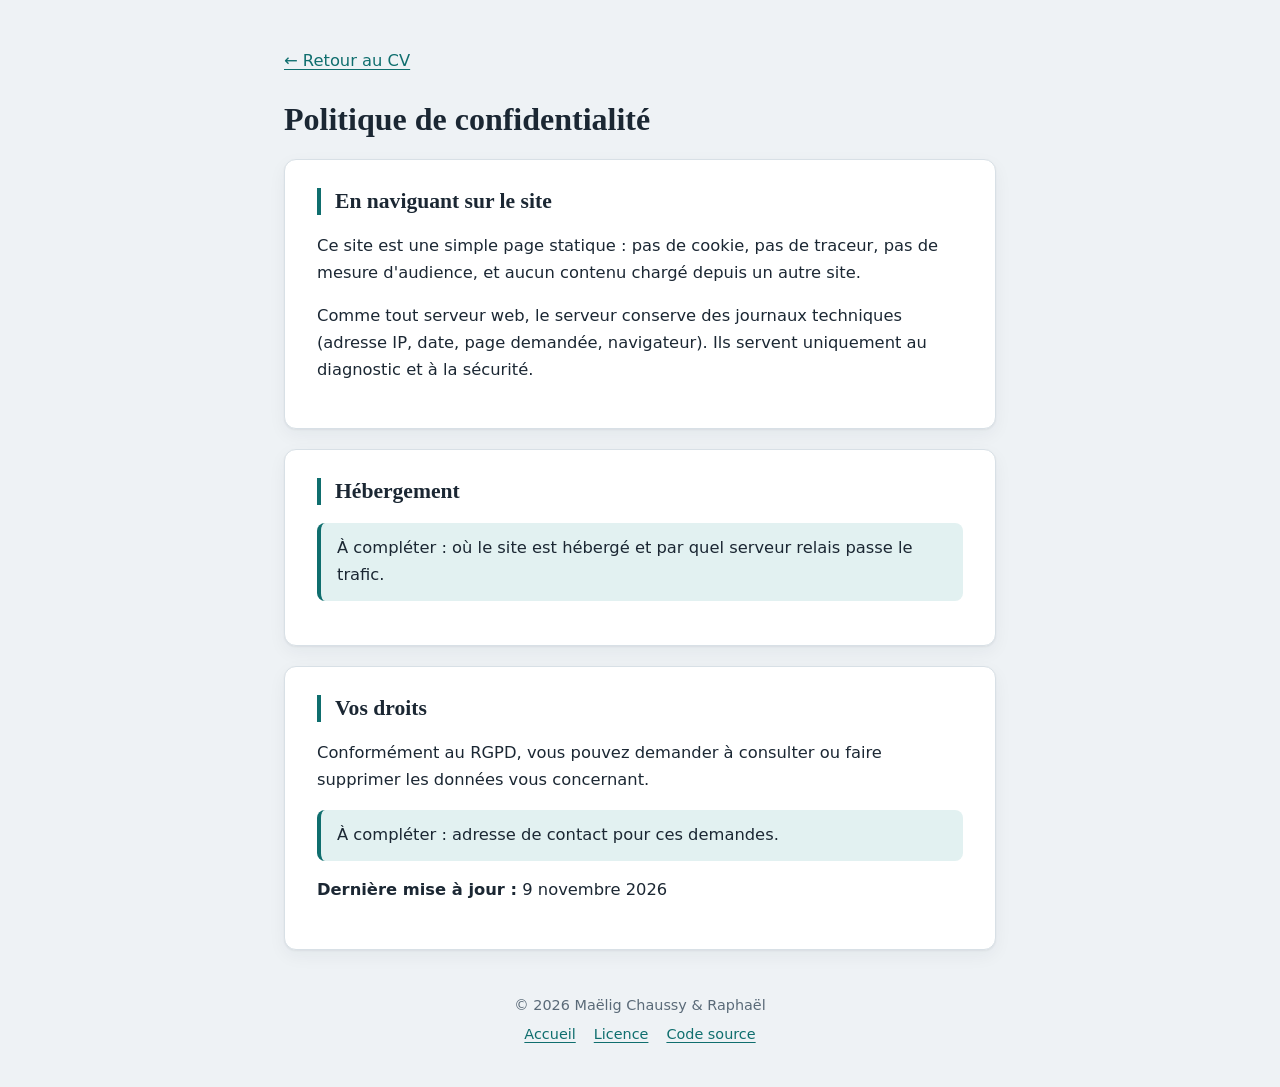
==== confidentialite.html @ 4516e551 "Infrastructure du site reprise du portfolio de JB (Docker, nginx, FRP) - nginx dans Docker, fichiers" ====
<!DOCTYPE html>
<html lang="fr">
<head>
  <meta charset="UTF-8">
  <meta name="viewport" content="width=device-width, initial-scale=1">
  <title>Politique de confidentialité | Maëlig Chaussy</title>
  <meta name="description" content="Politique de confidentialité du CV en ligne de Maëlig Chaussy : pas de cookie, pas de traceur.">
  <link rel="canonical" href="https://exemple.fr/confidentialite.html">
  <link rel="icon" href="/assets/favicon.svg" type="image/svg+xml">
  <meta name="color-scheme" content="light dark">
  <link rel="stylesheet" href="/style.css">
</head>
<body>
  <!--
    TEXTE PROVISOIRE : à relire et compléter par le propriétaire du site
    (hébergeur, relais, contact pour exercer ses droits).
  -->
  <main class="page-texte">
    <a class="retour" href="/">← Retour au CV</a>
    <h1>Politique de confidentialité</h1>

    <section>
      <h2>En naviguant sur le site</h2>
      <p>Ce site est une simple page statique : pas de cookie, pas de traceur, pas de mesure d'audience, et aucun contenu chargé depuis un autre site.</p>
      <p>Comme tout serveur web, le serveur conserve des journaux techniques (adresse IP, date, page demandée, navigateur). Ils servent uniquement au diagnostic et à la sécurité.</p>
    </section>

    <section>
      <h2>Hébergement</h2>
      <p class="encart">À compléter : où le site est hébergé et par quel serveur relais passe le trafic.</p>
    </section>

    <section>
      <h2>Vos droits</h2>
      <p>Conformément au RGPD, vous pouvez demander à consulter ou faire supprimer les données vous concernant.</p>
      <p class="encart">À compléter : adresse de contact pour ces demandes.</p>
      <p><strong>Dernière mise à jour :</strong> <time datetime="2026-11-09">9 novembre 2026</time></p>
    </section>
  </main>

  <footer class="pied">
    <p>© 2026 Maëlig Chaussy &amp; Raphaël</p>
    <nav aria-label="Liens légaux">
      <a href="/">Accueil</a>
      <a href="/LICENSE">Licence</a>
      <a href="https://github.com/raph-dot-img/portfolio_de_maelig" rel="noopener">Code source</a>
    </nav>
  </footer>
</body>
</html>
---- style.css ----
/* ===== COULEURS : changez-les ici, tout le site suit ===== */
:root {
  --fond: #eef2f5;
  --carte: #ffffff;
  --texte: #1b2733;
  --texte-doux: #5a6a78;
  --accent: #0f6e6e;
  --accent-doux: #e2f1f1;
  --trait: #d8e0e6;
  --ombre: 0 1px 2px rgba(27, 39, 51, 0.06), 0 6px 18px rgba(27, 39, 51, 0.05);
}
@media (prefers-color-scheme: dark) {
  :root {
    --fond: #0f161c;
    --carte: #19232b;
    --texte: #e8eef2;
    --texte-doux: #9fb0bd;
    --accent: #4fc3c3;
    --accent-doux: #1f3a3f;
    --trait: #2a3844;
    --ombre: none;
  }
}

* { box-sizing: border-box; }
html { scroll-behavior: smooth; }
body {
  margin: 0;
  background: var(--fond);
  color: var(--texte);
  font-family: "Segoe UI", system-ui, -apple-system, sans-serif;
  font-size: 1.02rem;
  line-height: 1.65;
}
h1, h2, h3 { font-family: Georgia, "Times New Roman", serif; line-height: 1.25; }
a { color: var(--accent); text-underline-offset: 3px; }

/* ===== MISE EN PAGE : colonne de gauche + contenu ===== */
.page {
  display: grid;
  grid-template-columns: 290px 1fr;
  max-width: 1020px;
  margin: 0 auto;
  gap: 32px;
  padding: 48px 24px;
}

/* Carte d'identité, qui reste visible quand on fait défiler */
.profil {
  position: sticky;
  top: 32px;
  align-self: start;
  background: var(--carte);
  border: 1px solid var(--trait);
  border-top: 5px solid var(--accent);
  border-radius: 12px;
  box-shadow: var(--ombre);
  padding: 28px 26px;
}
.profil h1 { font-size: 1.9rem; margin: 0 0 6px; }
.metier { color: var(--accent); font-weight: 600; margin: 0 0 20px; }
.contact { list-style: none; padding: 16px 0 0; margin: 0; border-top: 1px solid var(--trait); }
.contact li { word-break: break-word; }

/* ===== SECTIONS ===== */
section {
  background: var(--carte);
  border: 1px solid var(--trait);
  border-radius: 12px;
  box-shadow: var(--ombre);
  padding: 28px 32px;
  margin-bottom: 20px;
}
h2 {
  font-size: 1.35rem;
  margin: 0 0 18px;
  padding-left: 14px;
  border-left: 4px solid var(--accent);
}
h3 { font-size: 1.05rem; margin: 0; }

/* Un bloc de stage, de projet ou de formation : trait à gauche comme une frise */
.poste {
  margin-bottom: 22px;
  padding-left: 18px;
  border-left: 2px solid var(--trait);
}
.poste:last-child { margin-bottom: 0; }
.periode { color: var(--texte-doux); font-size: 0.9rem; margin: 2px 0 6px; }
.poste p, .poste ul { margin: 0; }
.poste ul { padding-left: 20px; }

/* Les compétences et intérêts sous forme d'étiquettes */
.etiquettes { display: flex; flex-wrap: wrap; gap: 10px; padding: 0; margin: 0; list-style: none; }
.etiquettes li {
  background: var(--accent-doux);
  color: var(--texte);
  border: 1px solid transparent;
  border-radius: 8px;
  padding: 6px 14px;
  font-size: 0.95rem;
}

/* ===== TÉLÉPHONE : une seule colonne ===== */
@media (max-width: 760px) {
  .page { grid-template-columns: 1fr; gap: 20px; padding: 20px 14px; }
  .profil { position: static; padding: 22px 20px; }
  section { padding: 22px 18px; }
  .poste { padding-left: 14px; }
}

/* ===== PIED DE PAGE ===== */
.pied {
  max-width: 1020px;
  margin: 0 auto;
  padding: 0 24px 40px;
  color: var(--texte-doux);
  font-size: 0.9rem;
  text-align: center;
}
.pied p { margin: 0 0 6px; }
.pied nav { display: flex; flex-wrap: wrap; justify-content: center; gap: 6px 18px; }

/* ===== PAGES DE TEXTE (confidentialité) ===== */
.page-texte {
  max-width: 760px;
  margin: 0 auto;
  padding: 48px 24px 24px;
}
.page-texte h1 { font-size: 2rem; margin: 0 0 20px; }
.retour { display: inline-block; margin-bottom: 24px; }
.encart {
  background: var(--accent-doux);
  border-left: 4px solid var(--accent);
  border-radius: 8px;
  padding: 12px 16px;
}

/* ===== PAGES D'ERREUR ===== */
.page-erreur {
  min-height: 100vh;
  display: grid;
  place-items: center;
  padding: 24px 16px;
}
.erreur {
  max-width: 520px;
  text-align: center;
  background: var(--carte);
  border: 1px solid var(--trait);
  border-top: 5px solid var(--accent);
  border-radius: 12px;
  box-shadow: var(--ombre);
  padding: 32px 28px;
}
.erreur-code {
  font-family: Georgia, "Times New Roman", serif;
  font-size: 4.5rem;
  line-height: 1;
  color: var(--accent);
  margin: 0 0 8px;
}
.erreur h1 { font-size: 1.4rem; margin: 0 0 12px; }
.erreur-ip strong { font-family: ui-monospace, "Cascadia Code", Consolas, monospace; }
.erreur-chat {
  font-family: ui-monospace, "Cascadia Code", Consolas, monospace;
  color: var(--accent);
  line-height: 1.2;
  margin: 0 auto 16px;
}
.bouton {
  display: inline-block;
  margin-top: 8px;
  background: var(--accent);
  color: var(--carte);
  border-radius: 8px;
  padding: 8px 18px;
  text-decoration: none;
  font-weight: 600;
}

a:focus-visible { outline: 3px solid var(--accent); outline-offset: 2px; border-radius: 3px; }

/* ===== IMPRESSION : un CV propre sur papier ===== */
@media print {
  body { background: #fff; }
  .page { padding: 0; }
  .profil { position: static; }
  section, .profil { box-shadow: none; break-inside: avoid; }
  .pied nav { display: none; }
}
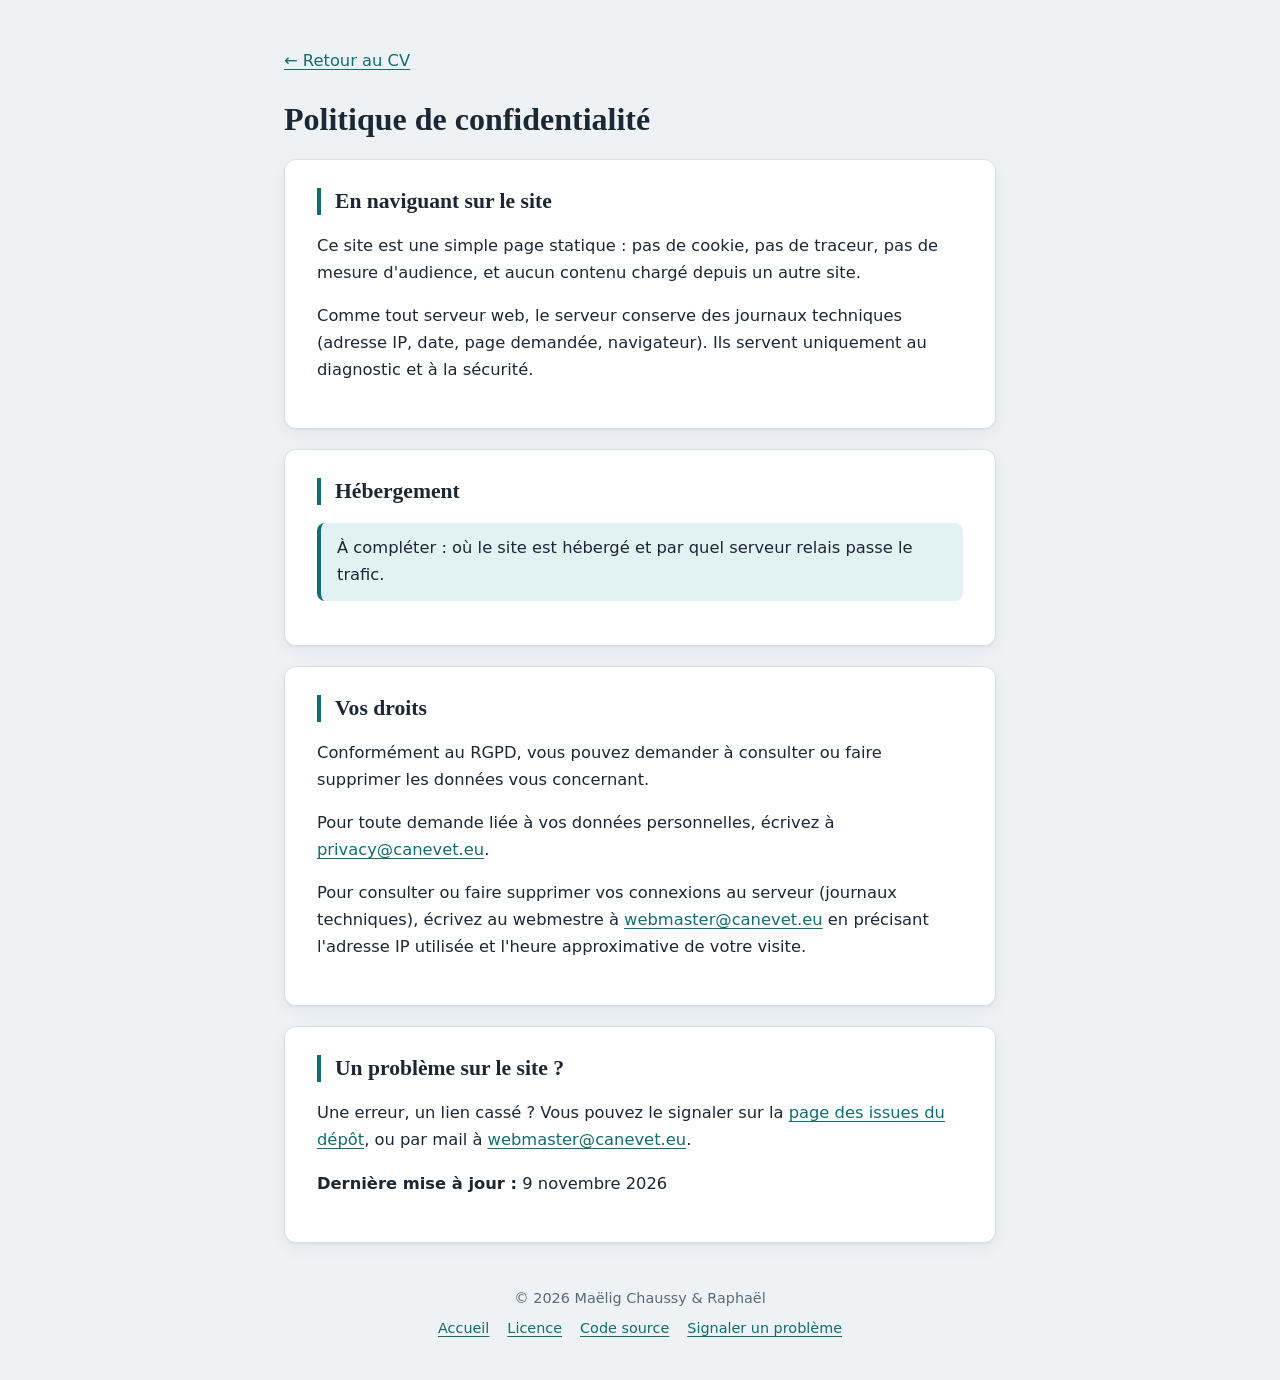
==== commit d0d574fc: "Domaine maelig.eu et contacts (RGPD, webmestre, issues) Co-Authored-By: Claude Opus 5.5 <noreply@ant" ====
--- a/confidentialite.html
+++ b/confidentialite.html
@@ -5,16 +5,13 @@
   <meta name="viewport" content="width=device-width, initial-scale=1">
   <title>Politique de confidentialité | Maëlig Chaussy</title>
   <meta name="description" content="Politique de confidentialité du CV en ligne de Maëlig Chaussy : pas de cookie, pas de traceur.">
-  <link rel="canonical" href="https://exemple.fr/confidentialite.html">
+  <link rel="canonical" href="https://maelig.eu/confidentialite.html">
   <link rel="icon" href="/assets/favicon.svg" type="image/svg+xml">
   <meta name="color-scheme" content="light dark">
   <link rel="stylesheet" href="/style.css">
 </head>
 <body>
-  <!--
-    TEXTE PROVISOIRE : à relire et compléter par le propriétaire du site
-    (hébergeur, relais, contact pour exercer ses droits).
-  -->
+  <!-- À compléter par le propriétaire du site : la partie « Hébergement ». -->
   <main class="page-texte">
     <a class="retour" href="/">← Retour au CV</a>
     <h1>Politique de confidentialité</h1>
@@ -33,7 +30,13 @@
     <section>
       <h2>Vos droits</h2>
       <p>Conformément au RGPD, vous pouvez demander à consulter ou faire supprimer les données vous concernant.</p>
-      <p class="encart">À compléter : adresse de contact pour ces demandes.</p>
+      <p>Pour toute demande liée à vos données personnelles, écrivez à <a href="mailto:privacy@canevet.eu">privacy@canevet.eu</a>.</p>
+      <p>Pour consulter ou faire supprimer vos connexions au serveur (journaux techniques), écrivez au webmestre à <a href="mailto:webmaster@canevet.eu">webmaster@canevet.eu</a> en précisant l'adresse IP utilisée et l'heure approximative de votre visite.</p>
+    </section>
+
+    <section>
+      <h2>Un problème sur le site ?</h2>
+      <p>Une erreur, un lien cassé ? Vous pouvez le signaler sur la <a href="https://github.com/raph-dot-img/portfolio_de_maelig/issues/" rel="noopener">page des issues du dépôt</a>, ou par mail à <a href="mailto:webmaster@canevet.eu">webmaster@canevet.eu</a>.</p>
       <p><strong>Dernière mise à jour :</strong> <time datetime="2026-11-09">9 novembre 2026</time></p>
     </section>
   </main>
@@ -44,6 +47,7 @@
       <a href="/">Accueil</a>
       <a href="/LICENSE">Licence</a>
       <a href="https://github.com/raph-dot-img/portfolio_de_maelig" rel="noopener">Code source</a>
+      <a href="https://github.com/raph-dot-img/portfolio_de_maelig/issues/" rel="noopener">Signaler un problème</a>
     </nav>
   </footer>
 </body>
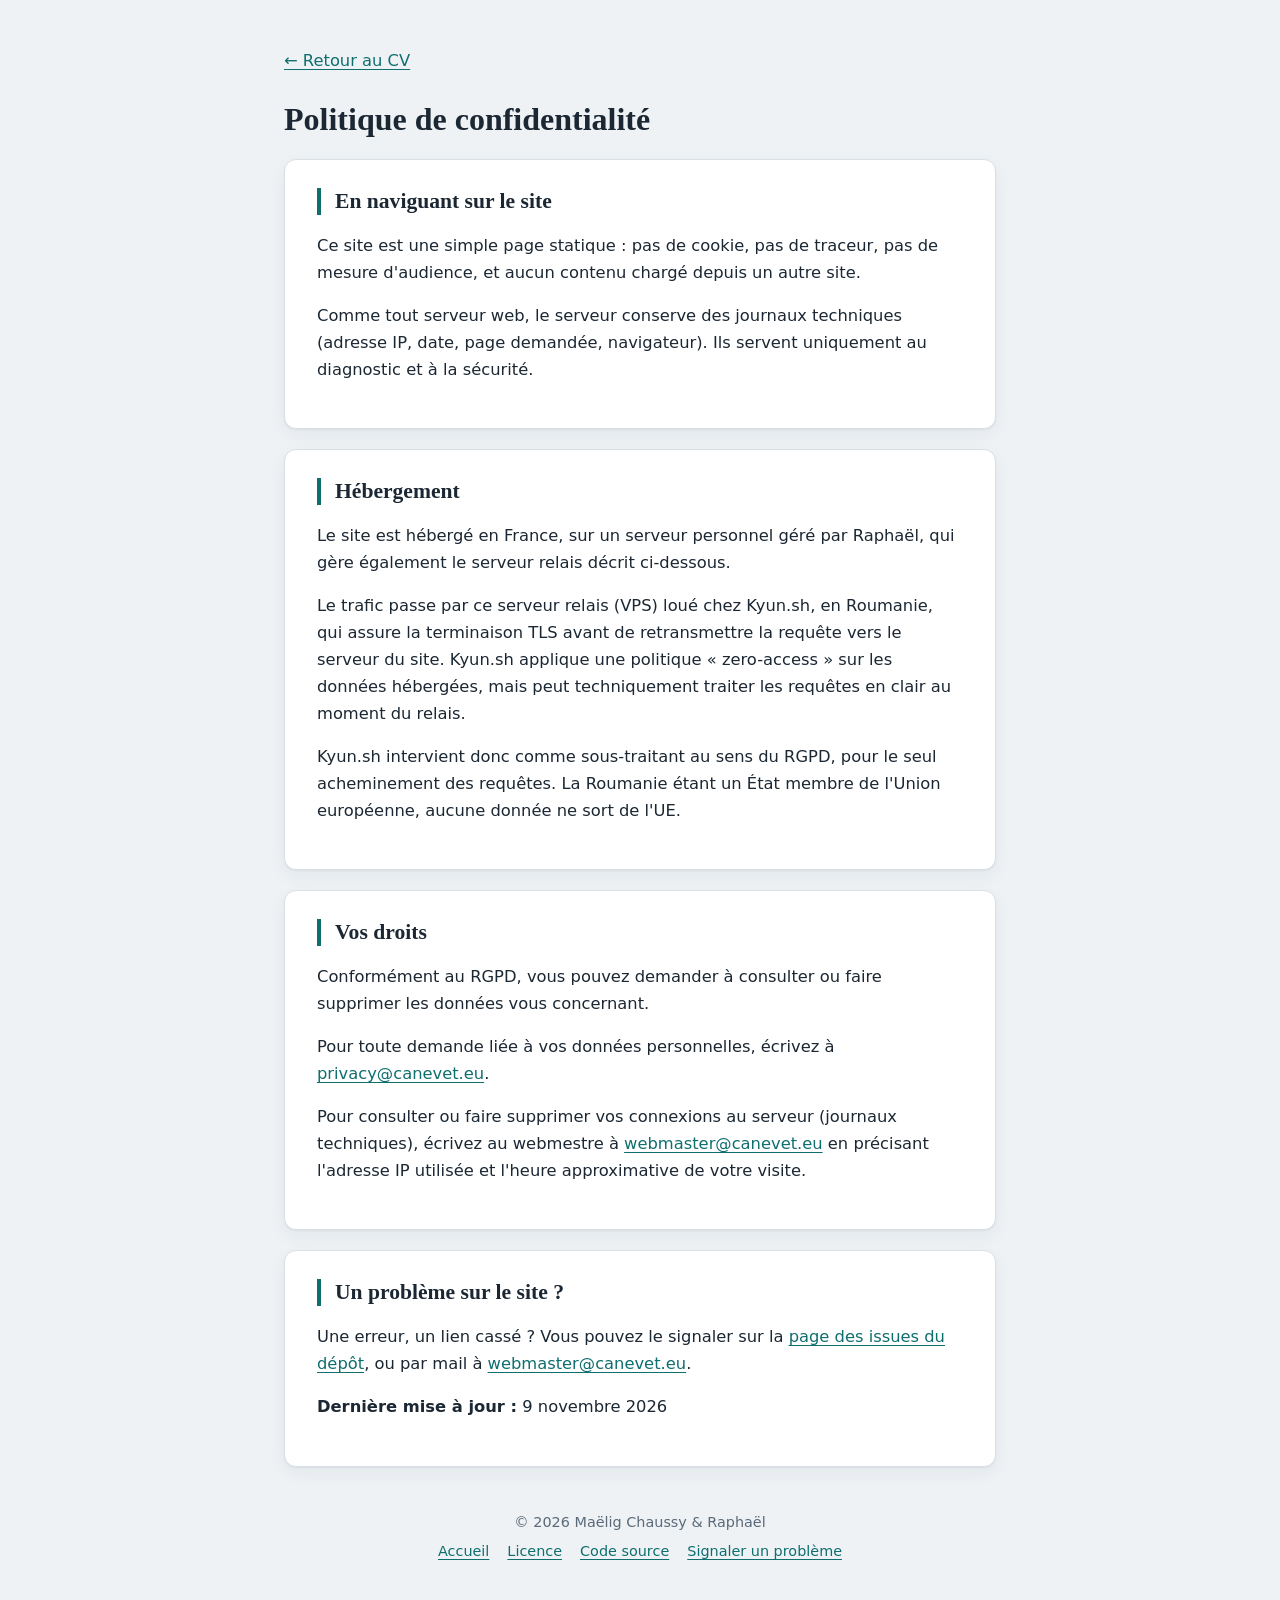
==== commit 98876de5: "Confidentialité : section hébergement (serveur en France, relais Kyun.sh) Co-Authored-By: Claude Opu" ====
--- a/confidentialite.html
+++ b/confidentialite.html
@@ -11,7 +11,6 @@
   <link rel="stylesheet" href="/style.css">
 </head>
 <body>
-  <!-- À compléter par le propriétaire du site : la partie « Hébergement ». -->
   <main class="page-texte">
     <a class="retour" href="/">← Retour au CV</a>
     <h1>Politique de confidentialité</h1>
@@ -24,7 +23,9 @@
 
     <section>
       <h2>Hébergement</h2>
-      <p class="encart">À compléter : où le site est hébergé et par quel serveur relais passe le trafic.</p>
+      <p>Le site est hébergé en France, sur un serveur personnel géré par Raphaël, qui gère également le serveur relais décrit ci-dessous.</p>
+      <p>Le trafic passe par ce serveur relais (VPS) loué chez Kyun.sh, en Roumanie, qui assure la terminaison TLS avant de retransmettre la requête vers le serveur du site. Kyun.sh applique une politique « zero-access » sur les données hébergées, mais peut techniquement traiter les requêtes en clair au moment du relais.</p>
+      <p>Kyun.sh intervient donc comme sous-traitant au sens du RGPD, pour le seul acheminement des requêtes. La Roumanie étant un État membre de l'Union européenne, aucune donnée ne sort de l'UE.</p>
     </section>
 
     <section>
